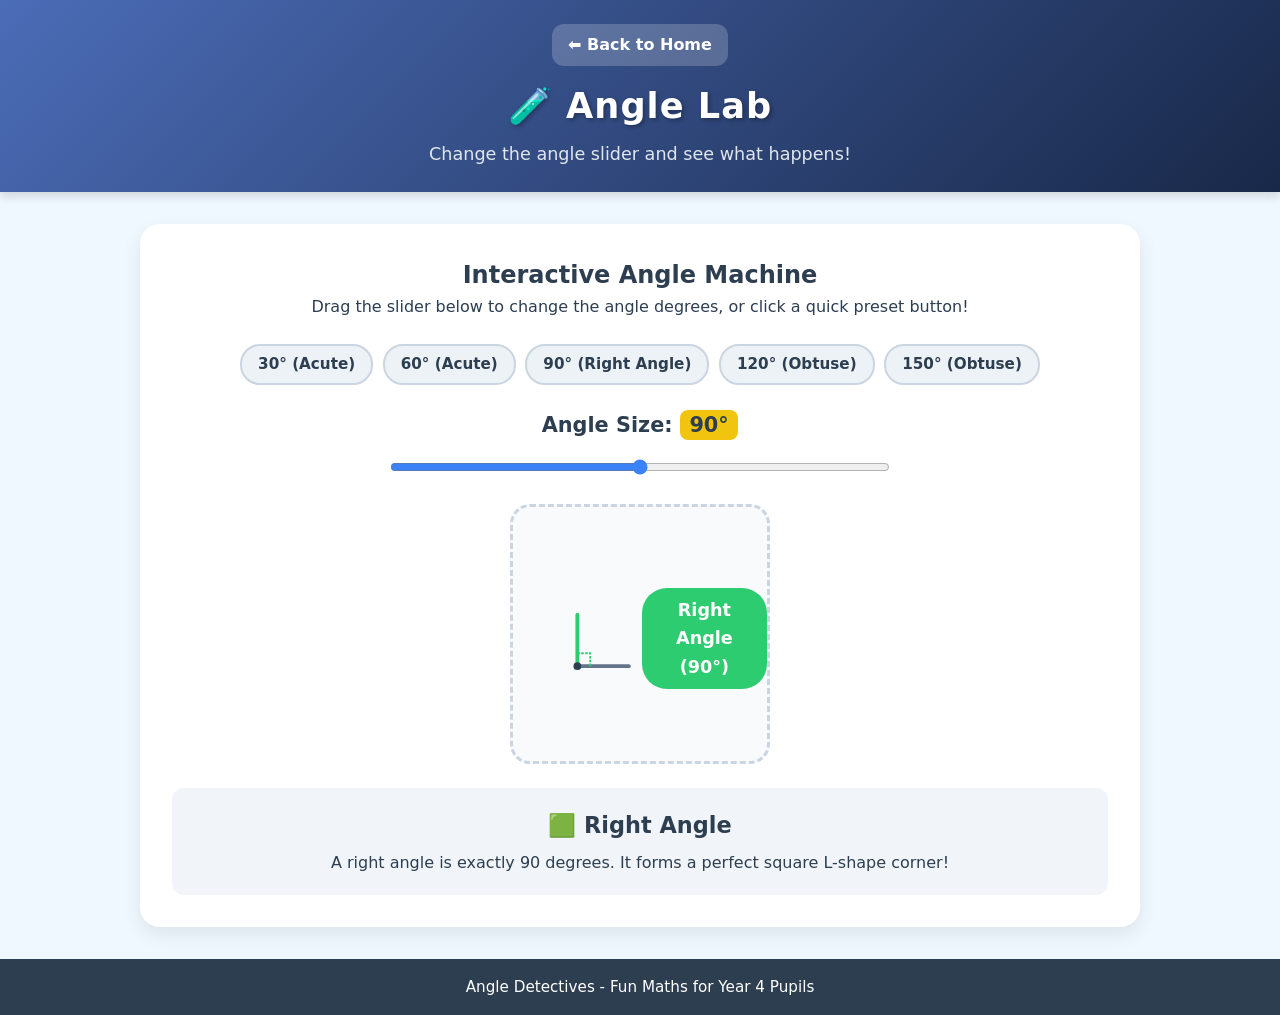
==== lab.html @ a48088d5 "Add Angle Detectives static website for Year 4 pupils Co-authored-by: AdamRosdi <337712055+AdamRosdi" ====
<!DOCTYPE html>
<html lang="en">
<head>
  <meta charset="UTF-8">
  <meta name="viewport" content="width=device-width, initial-scale=1.0">
  <title>Angle Lab - Angle Detectives</title>
  <link rel="stylesheet" href="style.css">
</head>
<body>

  <!-- Header Navigation -->
  <header class="site-header">
    <div class="header-content">
      <a href="index.html" class="back-link">⬅ Back to Home</a>
      <h1 class="logo">🧪 Angle Lab</h1>
      <p class="tagline">Change the angle slider and see what happens!</p>
    </div>
  </header>

  <!-- Main Container -->
  <main class="container">

    <section class="lab-card">
      <div class="lab-header">
        <h2>Interactive Angle Machine</h2>
        <p>Drag the slider below to change the angle degrees, or click a quick preset button!</p>
      </div>

      <!-- Preset Buttons -->
      <div class="preset-buttons">
        <button class="preset-btn" data-angle="30">30° (Acute)</button>
        <button class="preset-btn" data-angle="60">60° (Acute)</button>
        <button class="preset-btn" data-angle="90">90° (Right Angle)</button>
        <button class="preset-btn" data-angle="120">120° (Obtuse)</button>
        <button class="preset-btn" data-angle="150">150° (Obtuse)</button>
      </div>

      <!-- Slider Controls -->
      <div class="slider-control-group">
        <label for="angle-range">Angle Size: <span id="angle-deg-display" class="highlight-deg">90°</span></label>
        <input type="range" id="angle-range" min="10" max="170" value="90" step="1" class="angle-slider">
      </div>

      <!-- Live Visualizer -->
      <div class="lab-visualizer" id="lab-visualizer-box">
        <svg viewBox="0 0 200 200" id="lab-svg" class="lab-svg">
          <!-- Fixed Baseline -->
          <line x1="100" y1="150" x2="180" y2="150" class="lab-line-base" />
          <!-- Rotating Arm -->
          <line x1="100" y1="150" x2="20" y2="150" id="lab-rotating-arm" class="lab-line-arm" />
          <!-- Angle Indicator Arc or Square -->
          <path id="lab-angle-indicator" d="" class="lab-indicator-path" />
          <!-- Vertex Circle -->
          <circle cx="100" cy="150" r="6" class="vertex-dot" />
        </svg>

        <!-- Dynamic Type Pill -->
        <div id="lab-type-badge" class="type-badge badge-green">
          Right Angle (90°)
        </div>
      </div>

      <!-- Information Explanation -->
      <div class="lab-info-box" id="lab-info-box">
        <h3 id="lab-info-title">It's a Right Angle!</h3>
        <p id="lab-info-desc">A right angle is exactly 90 degrees. It forms a perfect square corner!</p>
      </div>

    </section>

  </main>

  <footer class="site-footer">
    <p>Angle Detectives - Fun Maths for Year 4 Pupils</p>
  </footer>

  <script src="script.js"></script>
</body>
</html>
---- style.css ----
/* ==========================================================================
   ANGLE DETECTIVES - MAIN STYLESHEET
   Child-friendly, bright, modern CSS for Year 4 Maths Learners.
   Color palette:
   - Green: Right Angle (#2ecc71 / #27ae60)
   - Blue: Acute Angle (#3498db / #2980b9)
   - Orange: Obtuse Angle (#e67e22 / #d35400)
   ========================================================================== */

/* --------------------------------------------------------------------------
   1. ROOT VARIABLES & GLOBAL RESET
   -------------------------------------------------------------------------- */
:root {
  /* Primary Color Palette */
  --bg-main: #f0f8ff;         /* Soft Alice Blue background */
  --card-bg: #ffffff;         /* Clean white card backgrounds */
  --text-dark: #2c3e50;       /* High-contrast dark blue-grey for readability */
  --text-muted: #576574;      /* Secondary text color */

  /* Specified Angle Theme Colours */
  --right-angle-color: #2ecc71;  /* Bright Green for Right Angles */
  --right-angle-dark: #27ae60;
  --acute-angle-color: #3498db;  /* Bright Blue for Acute Angles */
  --acute-angle-dark: #2980b9;
  --obtuse-angle-color: #f39c12; /* Bright Orange for Obtuse Angles */
  --obtuse-angle-dark: #d35400;

  /* UI Accent Colours */
  --accent-yellow: #f1c40f;
  --accent-purple: #9b59b6;
  --accent-coral: #ff6b6b;

  /* Fonts & Shadows */
  --font-family: 'Comic Sans MS', 'Chalkboard SE', 'Comic Neue', system-ui, -apple-system, sans-serif;
  --box-shadow-soft: 0 8px 20px rgba(0, 0, 0, 0.08);
  --box-shadow-hover: 0 12px 25px rgba(0, 0, 0, 0.15);
  --border-radius-lg: 20px;
  --border-radius-md: 12px;
  --border-radius-sm: 8px;
}

* {
  box-sizing: border-box;
  margin: 0;
  padding: 0;
}

body {
  font-family: var(--font-family);
  background-color: var(--bg-main);
  color: var(--text-dark);
  line-height: 1.6;
  min-height: 100vh;
  display: flex;
  flex-direction: column;
}

/* --------------------------------------------------------------------------
   2. HEADER & FOOTER
   -------------------------------------------------------------------------- */
.site-header {
  background: linear-gradient(135deg, #4b6cb7 0%, #182848 100%);
  color: #ffffff;
  padding: 1.5rem 1rem;
  text-align: center;
  box-shadow: 0 4px 10px rgba(0, 0, 0, 0.15);
  position: relative;
}

.header-content {
  max-width: 900px;
  margin: 0 auto;
}

.logo {
  font-size: 2.2rem;
  font-weight: 800;
  letter-spacing: 1px;
  margin-bottom: 0.3rem;
  text-shadow: 2px 2px 4px rgba(0, 0, 0, 0.3);
}

.tagline {
  font-size: 1.1rem;
  color: #e0e6ed;
}

.back-link {
  display: inline-block;
  background-color: rgba(255, 255, 255, 0.2);
  color: #ffffff;
  padding: 0.5rem 1rem;
  border-radius: var(--border-radius-md);
  text-decoration: none;
  font-weight: bold;
  margin-bottom: 0.8rem;
  transition: all 0.2s ease;
}

.back-link:hover {
  background-color: rgba(255, 255, 255, 0.35);
  transform: translateX(-3px);
}

.site-footer {
  margin-top: auto;
  background-color: #2c3e50;
  color: #ffffff;
  text-align: center;
  padding: 1rem;
  font-size: 0.95rem;
}

/* --------------------------------------------------------------------------
   3. LAYOUT CONTAINER
   -------------------------------------------------------------------------- */
.container {
  max-width: 1000px;
  width: 92%;
  margin: 2rem auto;
  flex: 1;
}

/* --------------------------------------------------------------------------
   4. HOME PAGE STYLES
   -------------------------------------------------------------------------- */
.hero-card {
  background: #ffffff;
  border-radius: var(--border-radius-lg);
  padding: 1.5rem 2rem;
  text-align: center;
  box-shadow: var(--box-shadow-soft);
  margin-bottom: 2rem;
  border-left: 8px solid var(--acute-angle-color);
}

.hero-card h2 {
  font-size: 1.8rem;
  color: var(--text-dark);
  margin-bottom: 0.5rem;
}

.hero-card p {
  font-size: 1.15rem;
}

/* Angle Guide Section Cards */
.angle-guide {
  display: grid;
  grid-template-columns: repeat(auto-fit, minmax(260px, 1fr));
  gap: 1.5rem;
  margin-bottom: 2.5rem;
}

.guide-card {
  background: var(--card-bg);
  border-radius: var(--border-radius-lg);
  padding: 1.5rem;
  text-align: center;
  box-shadow: var(--box-shadow-soft);
  position: relative;
  transition: transform 0.3s ease, box-shadow 0.3s ease;
  border: 3px solid transparent;
}

.guide-card:hover {
  transform: translateY(-5px);
  box-shadow: var(--box-shadow-hover);
}

/* Colour coded borders and themes */
.guide-card.right-angle {
  border-color: var(--right-angle-color);
}
.guide-card.acute-angle {
  border-color: var(--acute-angle-color);
}
.guide-card.obtuse-angle {
  border-color: var(--obtuse-angle-color);
}

.badge {
  display: inline-block;
  padding: 0.3rem 0.8rem;
  border-radius: 20px;
  font-size: 0.85rem;
  font-weight: bold;
  color: #ffffff;
  margin-bottom: 0.8rem;
}

.right-angle .badge { background-color: var(--right-angle-color); }
.acute-angle .badge { background-color: var(--acute-angle-color); }
.obtuse-angle .badge { background-color: var(--obtuse-angle-color); }

.guide-card h3 {
  font-size: 1.5rem;
  margin-bottom: 0.5rem;
}

.angle-visual-box {
  width: 140px;
  height: 140px;
  margin: 0.8rem auto;
  background-color: #f8fafc;
  border-radius: var(--border-radius-md);
  padding: 10px;
  display: flex;
  align-items: center;
  justify-content: center;
}

.angle-visual-box.mini {
  width: 100px;
  height: 100px;
}

.angle-svg {
  width: 100%;
  height: 100%;
}

/* SVG Line & Arc Stroke styles */
.angle-line {
  stroke-width: 6;
  stroke-linecap: round;
  fill: none;
}
.arc-marker {
  stroke-width: 4;
  fill: none;
  stroke-dasharray: 4, 2;
}
.square-marker {
  stroke-width: 3;
  fill: rgba(46, 204, 113, 0.15);
}
.vertex-dot {
  fill: #2c3e50;
}

.green-stroke { stroke: var(--right-angle-color); }
.blue-stroke { stroke: var(--acute-angle-color); }
.orange-stroke { stroke: var(--obtuse-angle-color); }

.angle-deg {
  font-size: 1.15rem;
  font-weight: bold;
  margin: 0.5rem 0;
}

.description {
  font-size: 0.95rem;
  color: var(--text-muted);
}

/* Large Main Action Buttons */
.navigation-section {
  text-align: center;
  margin-top: 1rem;
}

.section-title {
  font-size: 1.8rem;
  margin-bottom: 1.2rem;
  color: var(--text-dark);
}

.large-buttons-grid {
  display: grid;
  grid-template-columns: repeat(auto-fit, minmax(260px, 1fr));
  gap: 1.5rem;
}

.nav-btn {
  display: flex;
  align-items: center;
  padding: 1.5rem;
  border-radius: var(--border-radius-lg);
  text-decoration: none;
  color: #ffffff;
  box-shadow: var(--box-shadow-soft);
  transition: all 0.3s cubic-bezier(0.175, 0.885, 0.32, 1.275);
}

.nav-btn:hover {
  transform: translateY(-6px) scale(1.02);
  box-shadow: var(--box-shadow-hover);
}

.btn-icon {
  font-size: 2.8rem;
  margin-right: 1.2rem;
  background: rgba(255, 255, 255, 0.25);
  width: 65px;
  height: 65px;
  border-radius: 50%;
  display: flex;
  align-items: center;
  justify-content: center;
  flex-shrink: 0;
}

.btn-text {
  text-align: left;
}

.btn-title {
  display: block;
  font-size: 1.4rem;
  font-weight: bold;
  margin-bottom: 0.2rem;
}

.btn-subtitle {
  display: block;
  font-size: 0.9rem;
  opacity: 0.9;
}

.btn-lab { background: linear-gradient(135deg, #00b09b, #96c93d); }
.btn-quiz { background: linear-gradient(135deg, #ff416c, #ff4b2b); }
.btn-reallife { background: linear-gradient(135deg, #8a2be2, #4a00e0); }

/* --------------------------------------------------------------------------
   5. LAB PAGE STYLES
   -------------------------------------------------------------------------- */
.lab-card {
  background: var(--card-bg);
  border-radius: var(--border-radius-lg);
  padding: 2rem;
  box-shadow: var(--box-shadow-soft);
  text-align: center;
}

.lab-header {
  margin-bottom: 1.5rem;
}

.preset-buttons {
  display: flex;
  flex-wrap: wrap;
  justify-content: center;
  gap: 0.6rem;
  margin-bottom: 1.5rem;
}

.preset-btn {
  background-color: #edf2f7;
  border: 2px solid #cbd5e1;
  padding: 0.6rem 1rem;
  border-radius: 20px;
  font-family: inherit;
  font-size: 0.95rem;
  font-weight: bold;
  color: var(--text-dark);
  cursor: pointer;
  transition: all 0.2s ease;
}

.preset-btn:hover {
  background-color: #cbd5e1;
  transform: translateY(-2px);
}

.slider-control-group {
  margin: 1.5rem auto;
  max-width: 500px;
}

.slider-control-group label {
  display: block;
  font-size: 1.3rem;
  font-weight: bold;
  margin-bottom: 0.8rem;
}

.highlight-deg {
  background-color: var(--accent-yellow);
  padding: 0.2rem 0.6rem;
  border-radius: var(--border-radius-sm);
  color: var(--text-dark);
}

.angle-slider {
  width: 100%;
  height: 12px;
  border-radius: 6px;
  background: #cbd5e1;
  outline: none;
  cursor: pointer;
  accent-color: #3b82f6;
}

.lab-visualizer {
  width: 260px;
  height: 260px;
  margin: 1.5rem auto;
  background-color: #f8fafc;
  border: 3px dashed #cbd5e1;
  border-radius: var(--border-radius-lg);
  position: relative;
  display: flex;
  align-items: center;
  justify-content: center;
}

.lab-svg {
  width: 100%;
  height: 100%;
}

.lab-line-base {
  stroke: #64748b;
  stroke-width: 6;
  stroke-linecap: round;
}

.lab-line-arm {
  stroke-width: 6;
  stroke-linecap: round;
  transition: stroke 0.3s ease;
}

.lab-indicator-path {
  fill: none;
  stroke-width: 3;
  stroke-dasharray: 4,2;
}

.type-badge {
  display: inline-block;
  padding: 0.5rem 1.2rem;
  border-radius: 25px;
  font-weight: bold;
  color: #ffffff;
  font-size: 1.1rem;
  margin-top: 0.5rem;
  transition: background-color 0.3s ease;
}

.badge-green { background-color: var(--right-angle-color); }
.badge-blue { background-color: var(--acute-angle-color); }
.badge-orange { background-color: var(--obtuse-angle-color); }

.lab-info-box {
  margin-top: 1.5rem;
  padding: 1.2rem;
  border-radius: var(--border-radius-md);
  background-color: #f1f5f9;
  transition: background-color 0.3s ease;
}

.lab-info-box h3 {
  font-size: 1.4rem;
  margin-bottom: 0.4rem;
}

/* --------------------------------------------------------------------------
   6. QUIZ PAGE STYLES
   -------------------------------------------------------------------------- */
.quiz-card {
  background: var(--card-bg);
  border-radius: var(--border-radius-lg);
  padding: 2rem;
  box-shadow: var(--box-shadow-soft);
}

.quiz-status-bar {
  display: flex;
  justify-content: space-between;
  align-items: center;
  background-color: #f1f5f9;
  padding: 0.8rem 1.2rem;
  border-radius: var(--border-radius-md);
  margin-bottom: 1.5rem;
  font-size: 1.1rem;
}

.score-highlight {
  color: var(--right-angle-dark);
}

.question-title {
  text-align: center;
  font-size: 1.5rem;
  margin-bottom: 1rem;
}

.quiz-visual-box {
  width: 200px;
  height: 200px;
  margin: 1rem auto;
  background-color: #f8fafc;
  border-radius: var(--border-radius-md);
  border: 2px solid #e2e8f0;
  display: flex;
  align-items: center;
  justify-content: center;
}

.question-prompt {
  text-align: center;
  font-size: 1.1rem;
  margin-bottom: 1.2rem;
}

.options-grid {
  display: grid;
  grid-template-columns: repeat(auto-fit, minmax(200px, 1fr));
  gap: 1rem;
  margin-bottom: 1.5rem;
}

.option-btn {
  background-color: #ffffff;
  border: 3px solid #cbd5e1;
  padding: 1rem;
  border-radius: var(--border-radius-md);
  font-family: inherit;
  font-size: 1.2rem;
  font-weight: bold;
  color: var(--text-dark);
  cursor: pointer;
  transition: all 0.2s ease;
}

.option-btn:hover:not(:disabled) {
  border-color: #3b82f6;
  background-color: #eff6ff;
  transform: translateY(-2px);
}

.option-btn.correct {
  background-color: #dcfce7 !important;
  border-color: var(--right-angle-color) !important;
  color: #166534 !important;
}

.option-btn.wrong {
  background-color: #fee2e2 !important;
  border-color: var(--accent-coral) !important;
  color: #991b1b !important;
}

.quiz-feedback {
  text-align: center;
  padding: 1.2rem;
  border-radius: var(--border-radius-md);
  margin-top: 1.5rem;
  animation: fadeIn 0.3s ease-in-out;
}

.feedback-text {
  font-size: 1.2rem;
  font-weight: bold;
  margin-bottom: 1rem;
}

.action-btn {
  display: inline-block;
  padding: 0.8rem 1.8rem;
  border-radius: 25px;
  border: none;
  font-family: inherit;
  font-size: 1.1rem;
  font-weight: bold;
  color: #ffffff;
  cursor: pointer;
  text-decoration: none;
  transition: all 0.2s ease;
}

.next-btn {
  background-color: #3b82f6;
}

.next-btn:hover {
  background-color: #2563eb;
  transform: scale(1.05);
}

/* Quiz Completion Screen */
.quiz-complete {
  text-align: center;
  padding: 2rem 1rem;
}

.trophy-icon {
  font-size: 4rem;
  margin-bottom: 0.5rem;
}

.final-score-text {
  font-size: 1.5rem;
  margin: 1rem 0;
}

.badge-result {
  display: inline-block;
  background-color: var(--accent-yellow);
  color: var(--text-dark);
  padding: 0.6rem 1.5rem;
  border-radius: 20px;
  font-size: 1.2rem;
  font-weight: bold;
  margin-bottom: 2rem;
}

.quiz-actions {
  display: flex;
  justify-content: center;
  gap: 1rem;
  flex-wrap: wrap;
}

.btn-restart { background-color: #3b82f6; }
.btn-home { background-color: #64748b; }

.hidden {
  display: none !important;
}

/* --------------------------------------------------------------------------
   7. REAL-LIFE PAGE STYLES
   -------------------------------------------------------------------------- */
.reallife-hero {
  text-align: center;
  margin-bottom: 2rem;
}

.reallife-grid {
  display: grid;
  grid-template-columns: repeat(auto-fit, minmax(280px, 1fr));
  gap: 1.5rem;
}

.reallife-card {
  background: var(--card-bg);
  border-radius: var(--border-radius-lg);
  padding: 1.5rem;
  text-align: center;
  box-shadow: var(--box-shadow-soft);
  transition: transform 0.3s ease;
  border-top: 6px solid #cbd5e1;
}

.reallife-card:hover {
  transform: translateY(-5px);
}

.reallife-card.right-border { border-top-color: var(--right-angle-color); }
.reallife-card.acute-border { border-top-color: var(--acute-angle-color); }
.reallife-card.obtuse-border { border-top-color: var(--obtuse-angle-color); }

.reallife-icon {
  font-size: 3.2rem;
  margin-bottom: 0.5rem;
}

.reallife-card h3 {
  font-size: 1.4rem;
  margin-bottom: 0.3rem;
}

.reallife-desc {
  font-size: 0.95rem;
  color: var(--text-muted);
  margin-bottom: 0.8rem;
  min-height: 40px;
}

/* --------------------------------------------------------------------------
   8. ANIMATIONS & RESPONSIVE DESIGN (PHONE & TABLET)
   -------------------------------------------------------------------------- */
@keyframes fadeIn {
  from { opacity: 0; transform: translateY(10px); }
  to { opacity: 1; transform: translateY(0); }
}

@media (max-width: 600px) {
  .logo { font-size: 1.8rem; }
  .tagline { font-size: 0.95rem; }
  .container { width: 95%; margin: 1rem auto; }
  .hero-card { padding: 1.2rem; }
  .hero-card h2 { font-size: 1.4rem; }
  .hero-card p { font-size: 1rem; }
  .btn-icon { width: 50px; height: 50px; font-size: 2rem; }
  .btn-title { font-size: 1.2rem; }
  .btn-subtitle { font-size: 0.85rem; }
  .nav-btn { padding: 1rem; }
  .options-grid { grid-template-columns: 1fr; }
}
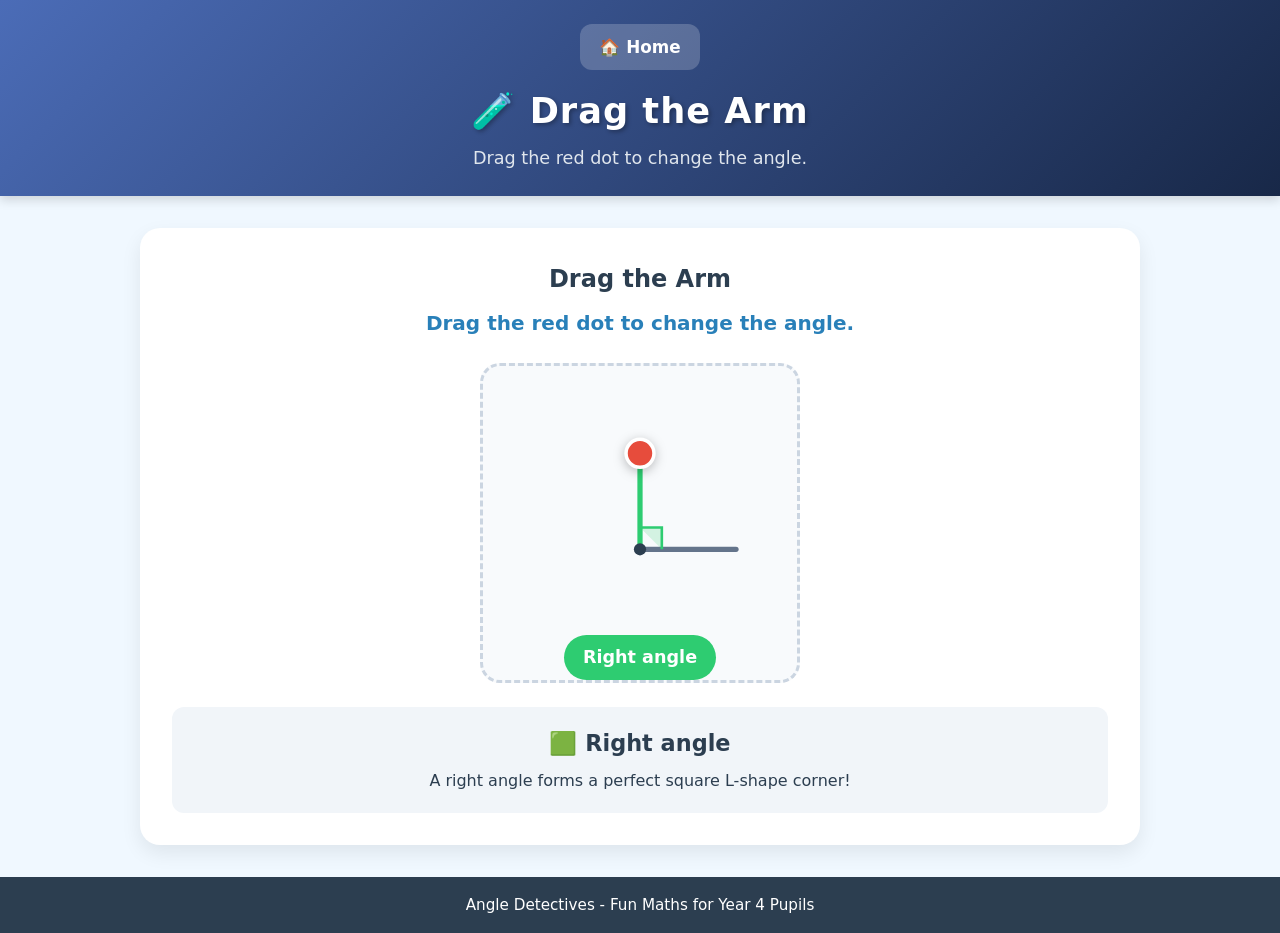
==== commit e71f24fe: "Build interactive Drag the Arm activity in lab.html - Draw SVG angle with fixed horizontal arm and d" ====
--- a/lab.html
+++ b/lab.html
@@ -3,7 +3,7 @@
 <head>
   <meta charset="UTF-8">
   <meta name="viewport" content="width=device-width, initial-scale=1.0">
-  <title>Angle Lab - Angle Detectives</title>
+  <title>Drag the Arm - Angle Detectives</title>
   <link rel="stylesheet" href="style.css">
 </head>
 <body>
@@ -11,9 +11,9 @@
   <!-- Header Navigation -->
   <header class="site-header">
     <div class="header-content">
-      <a href="index.html" class="back-link">⬅ Back to Home</a>
-      <h1 class="logo">🧪 Angle Lab</h1>
-      <p class="tagline">Change the angle slider and see what happens!</p>
+      <a href="index.html" class="back-link">🏠 Home</a>
+      <h1 class="logo">🧪 Drag the Arm</h1>
+      <p class="tagline">Drag the red dot to change the angle.</p>
     </div>
   </header>
 
@@ -22,48 +22,35 @@
 
     <section class="lab-card">
       <div class="lab-header">
-        <h2>Interactive Angle Machine</h2>
-        <p>Drag the slider below to change the angle degrees, or click a quick preset button!</p>
-      </div>
-
-      <!-- Preset Buttons -->
-      <div class="preset-buttons">
-        <button class="preset-btn" data-angle="30">30° (Acute)</button>
-        <button class="preset-btn" data-angle="60">60° (Acute)</button>
-        <button class="preset-btn" data-angle="90">90° (Right Angle)</button>
-        <button class="preset-btn" data-angle="120">120° (Obtuse)</button>
-        <button class="preset-btn" data-angle="150">150° (Obtuse)</button>
-      </div>
-
-      <!-- Slider Controls -->
-      <div class="slider-control-group">
-        <label for="angle-range">Angle Size: <span id="angle-deg-display" class="highlight-deg">90°</span></label>
-        <input type="range" id="angle-range" min="10" max="170" value="90" step="1" class="angle-slider">
+        <h2>Drag the Arm</h2>
+        <p class="instruction-text">Drag the red dot to change the angle.</p>
       </div>
 
       <!-- Live Visualizer -->
       <div class="lab-visualizer" id="lab-visualizer-box">
-        <svg viewBox="0 0 200 200" id="lab-svg" class="lab-svg">
-          <!-- Fixed Baseline -->
-          <line x1="100" y1="150" x2="180" y2="150" class="lab-line-base" />
+        <svg viewBox="0 0 300 300" id="lab-svg" class="lab-svg" aria-label="Interactive angle visualizer">
+          <!-- Fixed Baseline (horizontal arm extending right from vertex) -->
+          <line x1="150" y1="210" x2="260" y2="210" class="lab-line-base" />
+          <!-- Angle Indicator Arc or Square Marker at Vertex -->
+          <path id="lab-angle-indicator" d="" class="lab-indicator-path" />
           <!-- Rotating Arm -->
-          <line x1="100" y1="150" x2="20" y2="150" id="lab-rotating-arm" class="lab-line-arm" />
-          <!-- Angle Indicator Arc or Square -->
-          <path id="lab-angle-indicator" d="" class="lab-indicator-path" />
+          <line x1="150" y1="210" x2="150" y2="100" id="lab-rotating-arm" class="lab-line-arm" />
           <!-- Vertex Circle -->
-          <circle cx="100" cy="150" r="6" class="vertex-dot" />
+          <circle cx="150" cy="210" r="7" class="vertex-dot" />
+          <!-- Interactive Red Dot Handle at the end of the rotating arm -->
+          <circle cx="150" cy="100" r="16" id="drag-handle" class="drag-handle" role="button" aria-label="Drag handle to adjust angle" />
         </svg>
 
-        <!-- Dynamic Type Pill -->
+        <!-- Dynamic Type Label -->
         <div id="lab-type-badge" class="type-badge badge-green">
-          Right Angle (90°)
+          Right angle
         </div>
       </div>
 
       <!-- Information Explanation -->
       <div class="lab-info-box" id="lab-info-box">
-        <h3 id="lab-info-title">It's a Right Angle!</h3>
-        <p id="lab-info-desc">A right angle is exactly 90 degrees. It forms a perfect square corner!</p>
+        <h3 id="lab-info-title">Right angle</h3>
+        <p id="lab-info-desc">A right angle forms a perfect square corner!</p>
       </div>
 
     </section>
--- a/style.css
+++ b/style.css
@@ -89,12 +89,16 @@
   display: inline-block;
   background-color: rgba(255, 255, 255, 0.2);
   color: #ffffff;
-  padding: 0.5rem 1rem;
+  padding: 0.6rem 1.2rem;
   border-radius: var(--border-radius-md);
   text-decoration: none;
   font-weight: bold;
+  font-size: 1.05rem;
   margin-bottom: 0.8rem;
   transition: all 0.2s ease;
+  min-height: 44px; /* Touch friendly */
+  display: inline-flex;
+  align-items: center;
 }
 
 .back-link:hover {
@@ -392,22 +396,34 @@
   accent-color: #3b82f6;
 }
 
+.instruction-text {
+  font-size: 1.25rem;
+  font-weight: bold;
+  color: var(--acute-angle-dark);
+  margin-top: 0.5rem;
+}
+
 .lab-visualizer {
-  width: 260px;
-  height: 260px;
+  width: 320px;
+  height: 320px;
+  max-width: 100%;
   margin: 1.5rem auto;
   background-color: #f8fafc;
   border: 3px dashed #cbd5e1;
   border-radius: var(--border-radius-lg);
   position: relative;
   display: flex;
+  flex-direction: column;
   align-items: center;
   justify-content: center;
+  touch-action: none; /* Prevents touch scrolling while dragging */
 }
 
 .lab-svg {
   width: 100%;
   height: 100%;
+  touch-action: none;
+  user-select: none;
 }
 
 .lab-line-base {
@@ -426,6 +442,29 @@
   fill: none;
   stroke-width: 3;
   stroke-dasharray: 4,2;
+}
+
+.square-marker-lab {
+  stroke-dasharray: none;
+  fill: rgba(46, 204, 113, 0.18);
+  stroke-width: 3;
+}
+
+.drag-handle {
+  fill: #e74c3c;
+  stroke: #ffffff;
+  stroke-width: 4;
+  cursor: grab;
+  transition: transform 0.1s ease, fill 0.2s ease;
+  filter: drop-shadow(0px 3px 6px rgba(0, 0, 0, 0.25));
+  touch-action: none;
+}
+
+.drag-handle:hover,
+.drag-handle:active {
+  cursor: grabbing;
+  fill: #c0392b;
+  r: 18;
 }
 
 .type-badge {
@@ -457,7 +496,7 @@
 }
 
 /* --------------------------------------------------------------------------
-   6. QUIZ PAGE STYLES
+   6. QUIZ PAGE STYLES (Large, Touch-friendly & Responsive)
    -------------------------------------------------------------------------- */
 .quiz-card {
   background: var(--card-bg);
@@ -473,22 +512,40 @@
   background-color: #f1f5f9;
   padding: 0.8rem 1.2rem;
   border-radius: var(--border-radius-md);
+  margin-bottom: 0.8rem;
+  font-size: 1.2rem;
+  font-weight: bold;
+}
+
+.progress-bar-container {
+  width: 100%;
+  height: 12px;
+  background-color: #e2e8f0;
+  border-radius: 6px;
+  overflow: hidden;
   margin-bottom: 1.5rem;
-  font-size: 1.1rem;
+}
+
+.progress-bar-fill {
+  height: 100%;
+  background: linear-gradient(90deg, var(--acute-angle-color), var(--right-angle-color));
+  transition: width 0.3s ease;
 }
 
 .score-highlight {
   color: var(--right-angle-dark);
+  font-size: 1.3rem;
 }
 
 .question-title {
   text-align: center;
-  font-size: 1.5rem;
+  font-size: 1.6rem;
   margin-bottom: 1rem;
+  color: var(--text-dark);
 }
 
 .quiz-visual-box {
-  width: 200px;
+  width: 240px;
   height: 200px;
   margin: 1rem auto;
   background-color: #f8fafc;
@@ -497,38 +554,50 @@
   display: flex;
   align-items: center;
   justify-content: center;
+  padding: 10px;
 }
 
 .question-prompt {
   text-align: center;
-  font-size: 1.1rem;
+  font-size: 1.2rem;
   margin-bottom: 1.2rem;
+  color: var(--text-muted);
 }
 
 .options-grid {
   display: grid;
-  grid-template-columns: repeat(auto-fit, minmax(200px, 1fr));
-  gap: 1rem;
+  grid-template-columns: repeat(auto-fit, minmax(220px, 1fr));
+  gap: 1.2rem;
   margin-bottom: 1.5rem;
 }
 
 .option-btn {
   background-color: #ffffff;
   border: 3px solid #cbd5e1;
-  padding: 1rem;
+  padding: 1.2rem 1rem;
   border-radius: var(--border-radius-md);
   font-family: inherit;
-  font-size: 1.2rem;
+  font-size: 1.25rem;
   font-weight: bold;
   color: var(--text-dark);
   cursor: pointer;
   transition: all 0.2s ease;
+  min-height: 60px; /* Highly touch-friendly */
+  display: flex;
+  align-items: center;
+  justify-content: center;
+  text-align: center;
 }
 
 .option-btn:hover:not(:disabled) {
   border-color: #3b82f6;
   background-color: #eff6ff;
   transform: translateY(-2px);
+  box-shadow: 0 4px 12px rgba(59, 130, 246, 0.15);
+}
+
+.option-btn:active:not(:disabled) {
+  transform: translateY(0);
 }
 
 .option-btn.correct {
@@ -552,23 +621,27 @@
 }
 
 .feedback-text {
-  font-size: 1.2rem;
+  font-size: 1.25rem;
   font-weight: bold;
   margin-bottom: 1rem;
 }
 
 .action-btn {
-  display: inline-block;
-  padding: 0.8rem 1.8rem;
+  display: inline-flex;
+  align-items: center;
+  justify-content: center;
+  padding: 0.9rem 2rem;
   border-radius: 25px;
   border: none;
   font-family: inherit;
-  font-size: 1.1rem;
+  font-size: 1.2rem;
   font-weight: bold;
   color: #ffffff;
   cursor: pointer;
   text-decoration: none;
   transition: all 0.2s ease;
+  min-height: 50px; /* Touch friendly */
+  box-shadow: 0 4px 10px rgba(0, 0, 0, 0.1);
 }
 
 .next-btn {
@@ -577,7 +650,7 @@
 
 .next-btn:hover {
   background-color: #2563eb;
-  transform: scale(1.05);
+  transform: scale(1.04);
 }
 
 /* Quiz Completion Screen */
@@ -587,35 +660,58 @@
 }
 
 .trophy-icon {
-  font-size: 4rem;
+  font-size: 4.5rem;
   margin-bottom: 0.5rem;
 }
 
+.star-rating {
+  font-size: 2.8rem;
+  margin: 0.8rem 0;
+  letter-spacing: 4px;
+}
+
 .final-score-text {
-  font-size: 1.5rem;
+  font-size: 1.6rem;
   margin: 1rem 0;
+  font-weight: bold;
 }
 
 .badge-result {
   display: inline-block;
   background-color: var(--accent-yellow);
   color: var(--text-dark);
-  padding: 0.6rem 1.5rem;
-  border-radius: 20px;
-  font-size: 1.2rem;
+  padding: 0.8rem 1.8rem;
+  border-radius: 25px;
+  font-size: 1.3rem;
   font-weight: bold;
   margin-bottom: 2rem;
+  box-shadow: var(--box-shadow-soft);
 }
 
 .quiz-actions {
   display: flex;
   justify-content: center;
-  gap: 1rem;
+  gap: 1.2rem;
   flex-wrap: wrap;
 }
 
-.btn-restart { background-color: #3b82f6; }
-.btn-home { background-color: #64748b; }
+.btn-restart {
+  background-color: #3b82f6;
+}
+
+.btn-restart:hover {
+  background-color: #2563eb;
+  transform: translateY(-2px);
+}
+
+.btn-home {
+  background-color: #64748b;
+}
+
+.btn-home:hover {
+  background-color: #475569;
+  transform: translateY(-2px);
+}
 
 .hidden {
   display: none !important;
@@ -689,5 +785,15 @@
   .btn-title { font-size: 1.2rem; }
   .btn-subtitle { font-size: 0.85rem; }
   .nav-btn { padding: 1rem; }
-  .options-grid { grid-template-columns: 1fr; }
-}
+
+  /* Quiz Mobile Adjustments */
+  .quiz-card { padding: 1.2rem; }
+  .question-title { font-size: 1.35rem; }
+  .quiz-visual-box { width: 100%; max-width: 260px; height: 180px; }
+  .options-grid { grid-template-columns: 1fr; gap: 0.8rem; }
+  .option-btn { font-size: 1.15rem; padding: 1rem; min-height: 54px; }
+  .star-rating { font-size: 2.2rem; }
+  .badge-result { font-size: 1.1rem; padding: 0.6rem 1.2rem; }
+  .quiz-actions { flex-direction: column; width: 100%; }
+  .action-btn { width: 100%; }
+}
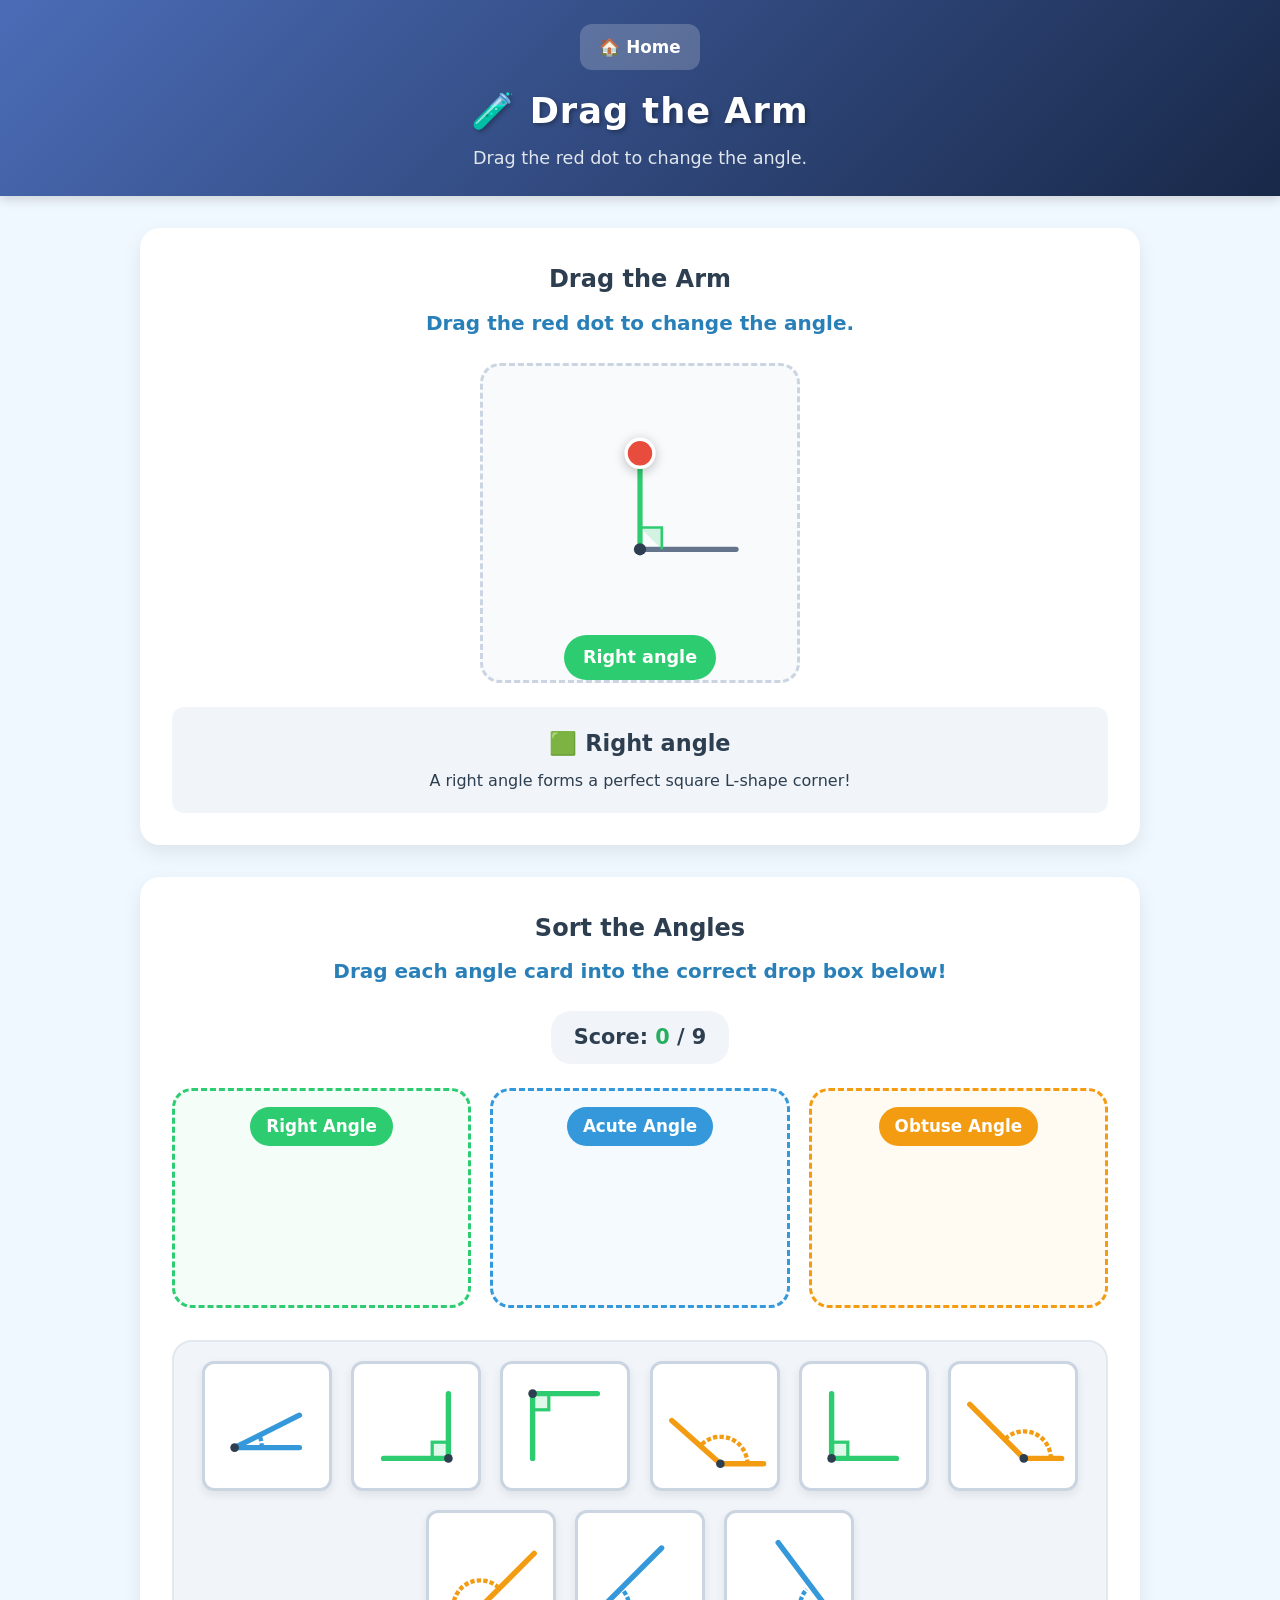
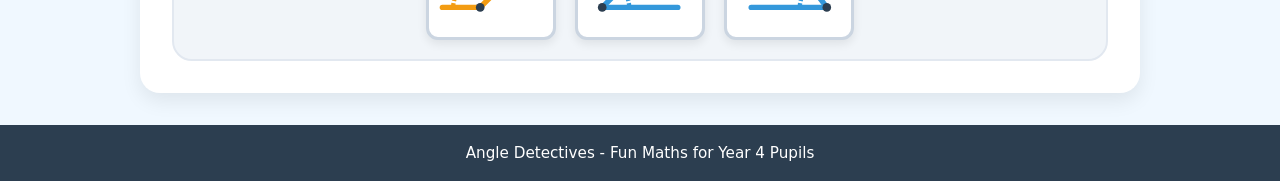
==== commit cc242731: "Add 'Sort the Angles' interactive section to lab.html Co-authored-by: AdamRosdi <337712055+AdamRosdi" ====
--- a/lab.html
+++ b/lab.html
@@ -55,6 +55,58 @@
 
     </section>
 
+    <!-- Sort the Angles Section -->
+    <section class="lab-card sort-section" id="sort-section">
+      <div class="lab-header">
+        <h2>Sort the Angles</h2>
+        <p class="instruction-text">Drag each angle card into the correct drop box below!</p>
+      </div>
+
+      <div class="sort-status-bar">
+        <div class="sort-score-box">
+          Score: <span id="sort-score" class="score-highlight">0</span> / 9
+        </div>
+        <div id="sort-message" class="sort-message hidden" aria-live="polite"></div>
+      </div>
+
+      <!-- Completion Banner (hidden until all 9 are sorted) -->
+      <div id="sort-completion" class="sort-completion hidden">
+        <div class="trophy-icon">🌟</div>
+        <h3>Well done!</h3>
+        <p>You successfully sorted all the angles!</p>
+        <button id="sort-reset-btn" class="action-btn btn-restart">Play again</button>
+      </div>
+
+      <!-- Drop Boxes -->
+      <div class="drop-boxes-container">
+        <div class="drop-box right-box" data-target="right">
+          <div class="drop-box-header">
+            <span class="box-badge badge-green">Right Angle</span>
+          </div>
+          <div class="drop-box-content" id="drop-box-right"></div>
+        </div>
+
+        <div class="drop-box acute-box" data-target="acute">
+          <div class="drop-box-header">
+            <span class="box-badge badge-blue">Acute Angle</span>
+          </div>
+          <div class="drop-box-content" id="drop-box-acute"></div>
+        </div>
+
+        <div class="drop-box obtuse-box" data-target="obtuse">
+          <div class="drop-box-header">
+            <span class="box-badge badge-orange">Obtuse Angle</span>
+          </div>
+          <div class="drop-box-content" id="drop-box-obtuse"></div>
+        </div>
+      </div>
+
+      <!-- Draggable Cards Pool -->
+      <div id="sort-cards-container" class="sort-cards-container">
+        <!-- Cards generated dynamically via JavaScript -->
+      </div>
+    </section>
+
   </main>
 
   <footer class="site-footer">
--- a/style.css
+++ b/style.css
@@ -493,6 +493,251 @@
 .lab-info-box h3 {
   font-size: 1.4rem;
   margin-bottom: 0.4rem;
+}
+
+/* --------------------------------------------------------------------------
+   5b. SORT THE ANGLES SECTION STYLES
+   -------------------------------------------------------------------------- */
+.sort-section {
+  margin-top: 2rem;
+}
+
+.sort-status-bar {
+  display: flex;
+  flex-direction: column;
+  align-items: center;
+  gap: 0.8rem;
+  margin-bottom: 1.5rem;
+}
+
+.sort-score-box {
+  font-size: 1.3rem;
+  font-weight: bold;
+  background-color: #f1f5f9;
+  padding: 0.6rem 1.4rem;
+  border-radius: 20px;
+}
+
+.sort-message {
+  padding: 0.8rem 1.4rem;
+  border-radius: var(--border-radius-md);
+  font-size: 1.15rem;
+  font-weight: bold;
+  text-align: center;
+  animation: fadeIn 0.3s ease-in-out;
+}
+
+.sort-message.error {
+  background-color: #fff3cd;
+  color: #856404;
+  border: 2px solid #ffebaa;
+}
+
+.sort-message.success {
+  background-color: #d4edda;
+  color: #155724;
+  border: 2px solid #c3e6cb;
+}
+
+.sort-completion {
+  background: linear-gradient(135deg, #e0f2fe 0%, #dcfce7 100%);
+  border: 3px solid var(--right-angle-color);
+  border-radius: var(--border-radius-lg);
+  padding: 1.5rem;
+  margin-bottom: 1.5rem;
+  text-align: center;
+  animation: fadeIn 0.4s ease-in-out;
+}
+
+.sort-completion h3 {
+  font-size: 2rem;
+  color: #166534;
+  margin: 0.3rem 0;
+}
+
+.sort-completion p {
+  font-size: 1.2rem;
+  color: #15803d;
+  margin-bottom: 1rem;
+}
+
+/* Drop Boxes Container */
+.drop-boxes-container {
+  display: grid;
+  grid-template-columns: repeat(3, 1fr);
+  gap: 1.2rem;
+  margin-bottom: 2rem;
+}
+
+.drop-box {
+  background-color: #f8fafc;
+  border: 3px dashed #cbd5e1;
+  border-radius: var(--border-radius-lg);
+  padding: 1rem 0.6rem;
+  min-height: 220px;
+  display: flex;
+  flex-direction: column;
+  align-items: center;
+  transition: all 0.25s ease;
+}
+
+.drop-box.right-box {
+  border-color: var(--right-angle-color);
+  background-color: rgba(46, 204, 113, 0.05);
+}
+
+.drop-box.acute-box {
+  border-color: var(--acute-angle-color);
+  background-color: rgba(52, 152, 219, 0.05);
+}
+
+.drop-box.obtuse-box {
+  border-color: var(--obtuse-angle-color);
+  background-color: rgba(243, 156, 18, 0.05);
+}
+
+.drop-box.drag-over {
+  transform: scale(1.03);
+  box-shadow: 0 0 15px rgba(0, 0, 0, 0.15);
+}
+
+.drop-box.right-box.drag-over {
+  background-color: rgba(46, 204, 113, 0.2);
+}
+
+.drop-box.acute-box.drag-over {
+  background-color: rgba(52, 152, 219, 0.2);
+}
+
+.drop-box.obtuse-box.drag-over {
+  background-color: rgba(243, 156, 18, 0.2);
+}
+
+.drop-box-header {
+  margin-bottom: 0.8rem;
+}
+
+.box-badge {
+  display: inline-block;
+  padding: 0.4rem 1rem;
+  border-radius: 20px;
+  font-weight: bold;
+  color: #ffffff;
+  font-size: 1.05rem;
+}
+
+.drop-box-content {
+  width: 100%;
+  display: flex;
+  flex-wrap: wrap;
+  gap: 0.6rem;
+  justify-content: center;
+  align-items: flex-start;
+  flex-grow: 1;
+}
+
+/* Draggable Cards Pool & Cards */
+.sort-cards-container {
+  display: flex;
+  flex-wrap: wrap;
+  justify-content: center;
+  gap: 1.2rem;
+  min-height: 160px;
+  padding: 1.2rem;
+  background-color: #f1f5f9;
+  border-radius: var(--border-radius-lg);
+  border: 2px solid #e2e8f0;
+}
+
+.angle-card {
+  width: 130px;
+  height: 130px;
+  background-color: #ffffff;
+  border: 3px solid #cbd5e1;
+  border-radius: var(--border-radius-md);
+  box-shadow: 0 4px 10px rgba(0, 0, 0, 0.08);
+  cursor: grab;
+  touch-action: none; /* Crucial for touch dragging via Pointer Events */
+  user-select: none;
+  -webkit-user-select: none;
+  display: flex;
+  align-items: center;
+  justify-content: center;
+  padding: 8px;
+  position: relative;
+  transition: transform 0.2s ease, box-shadow 0.2s ease, border-color 0.2s ease;
+  z-index: 10;
+}
+
+.angle-card:hover:not(.dragging):not(.placed) {
+  transform: translateY(-4px);
+  border-color: #3b82f6;
+  box-shadow: 0 8px 18px rgba(0, 0, 0, 0.12);
+}
+
+.angle-card.dragging {
+  cursor: grabbing;
+  z-index: 1000 !important;
+  box-shadow: 0 15px 30px rgba(0, 0, 0, 0.25);
+  transform: scale(1.08);
+  opacity: 0.95;
+  transition: none !important; /* Instant response during drag */
+}
+
+.angle-card.bouncing {
+  transition: transform 0.4s cubic-bezier(0.175, 0.885, 0.32, 1.275), opacity 0.4s ease;
+}
+
+.angle-card.placed {
+  width: 90px;
+  height: 90px;
+  cursor: default;
+  box-shadow: none;
+  border-width: 2px;
+  margin: 2px;
+}
+
+.angle-card.placed.placed-right {
+  border-color: var(--right-angle-color);
+  background-color: #f0fdf4;
+}
+
+.angle-card.placed.placed-acute {
+  border-color: var(--acute-angle-color);
+  background-color: #f0f9ff;
+}
+
+.angle-card.placed.placed-obtuse {
+  border-color: var(--obtuse-angle-color);
+  background-color: #fffbebfb;
+}
+
+.angle-card svg {
+  width: 100%;
+  height: 100%;
+  pointer-events: none;
+}
+
+/* Mobile responsive styling for Sort section */
+@media (max-width: 768px) {
+  .drop-boxes-container {
+    grid-template-columns: 1fr;
+    gap: 1rem;
+  }
+
+  .drop-box {
+    min-height: 140px;
+  }
+
+  .angle-card {
+    width: 110px;
+    height: 110px;
+  }
+
+  .angle-card.placed {
+    width: 80px;
+    height: 80px;
+  }
 }
 
 /* --------------------------------------------------------------------------
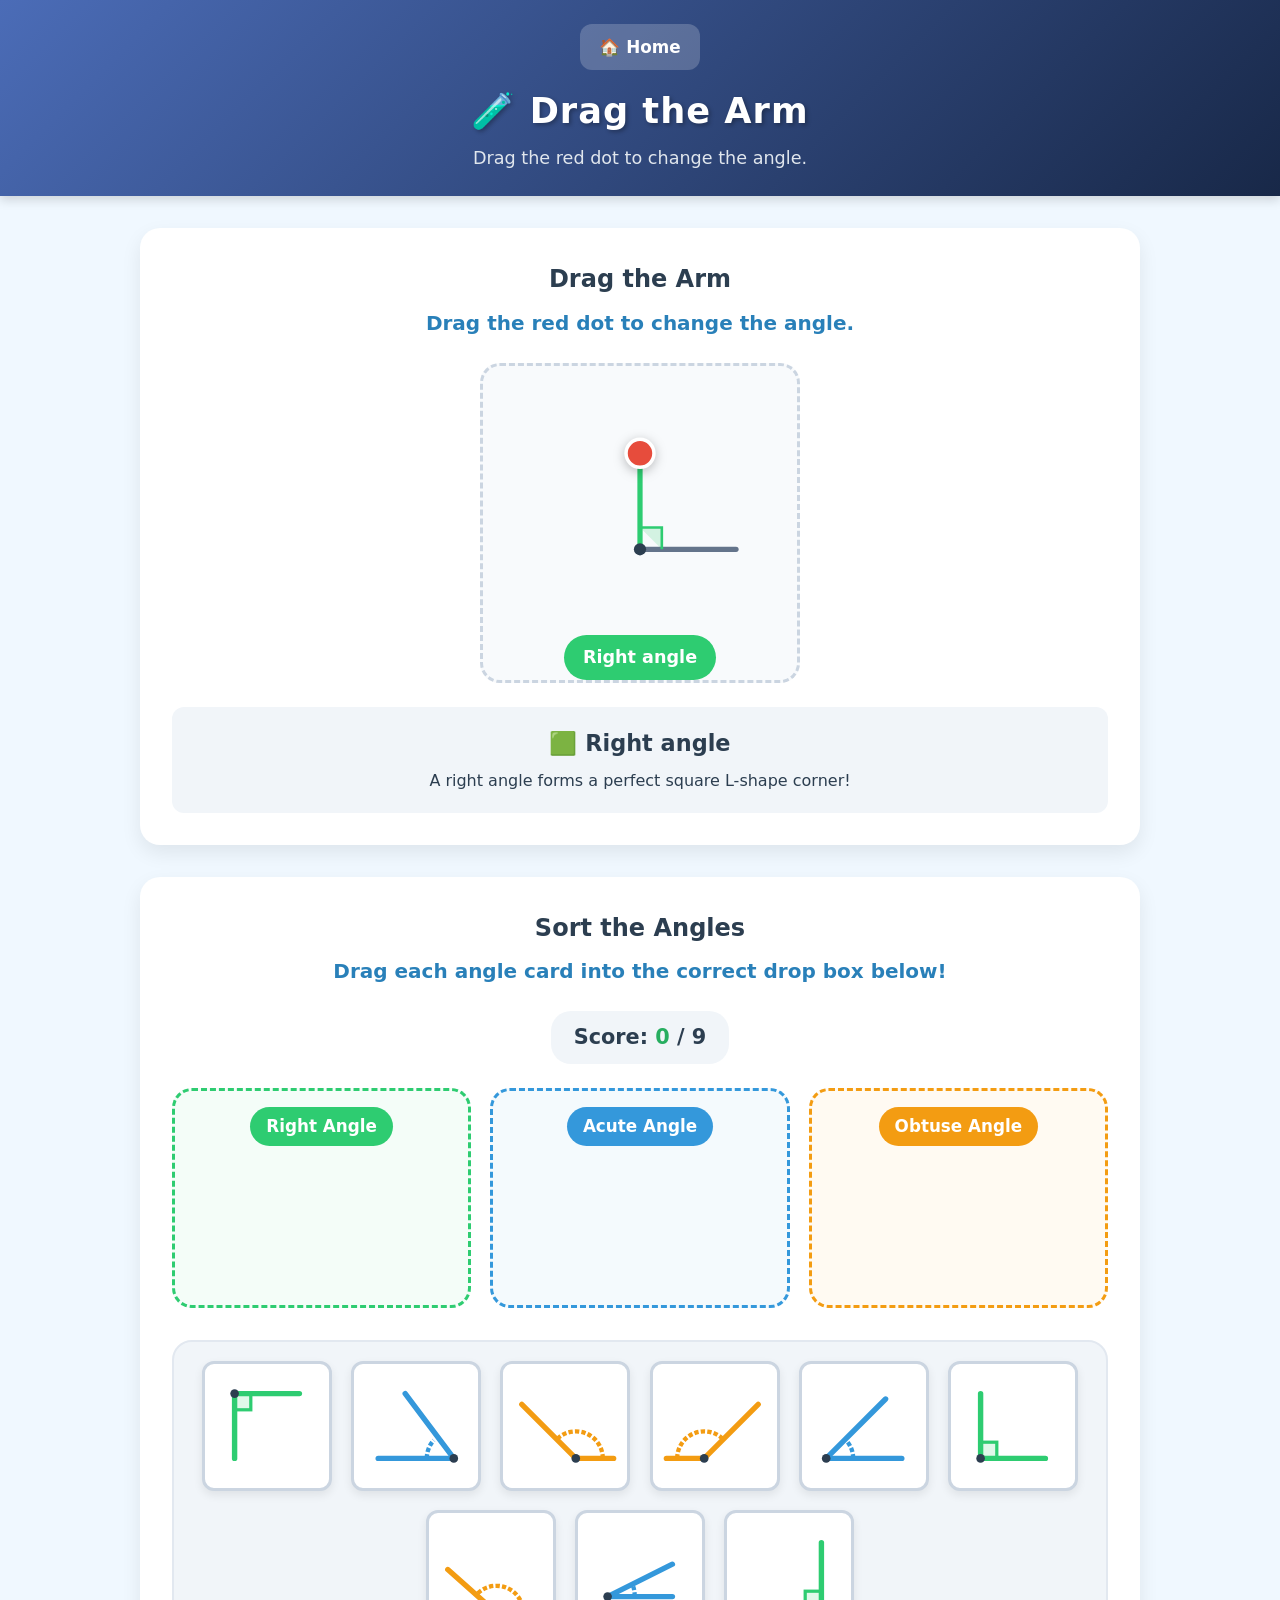
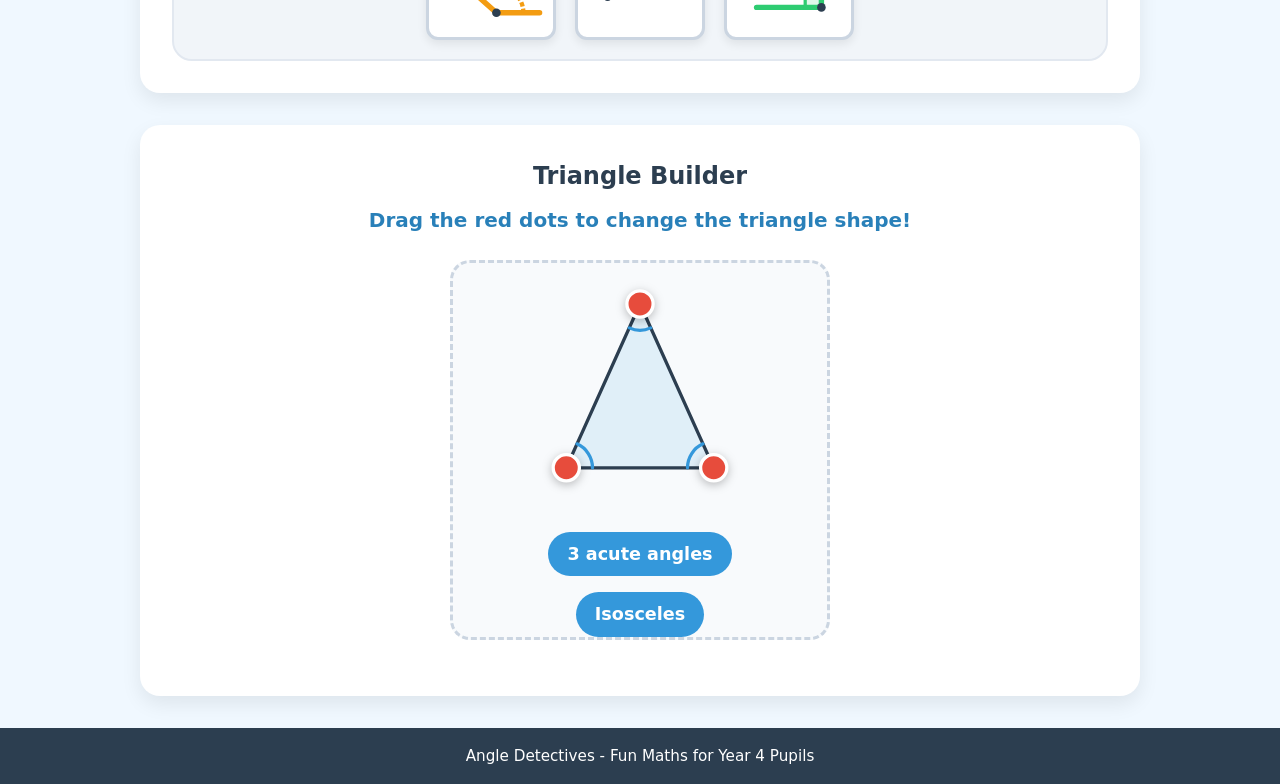
==== commit 21434855: "Add Triangle Builder section to lab.html - Add Triangle Builder section UI below Sort the Angles on " ====
--- a/lab.html
+++ b/lab.html
@@ -107,6 +107,39 @@
       </div>
     </section>
 
+    <!-- Triangle Builder Section -->
+    <section class="lab-card triangle-section" id="triangle-section">
+      <div class="lab-header">
+        <h2>Triangle Builder</h2>
+        <p class="instruction-text">Drag the red dots to change the triangle shape!</p>
+      </div>
+
+      <div class="lab-visualizer triangle-visualizer-box" id="triangle-visualizer-box">
+        <svg viewBox="0 0 300 300" id="triangle-svg" class="lab-svg" aria-label="Interactive triangle builder">
+          <!-- Triangle Fill / Polygon -->
+          <polygon id="triangle-polygon" points="150,50 60,250 240,250" class="triangle-polygon" />
+          <!-- Angle Arc Indicators -->
+          <path id="triangle-arc-0" d="" class="triangle-angle-arc" />
+          <path id="triangle-arc-1" d="" class="triangle-angle-arc" />
+          <path id="triangle-arc-2" d="" class="triangle-angle-arc" />
+          <!-- Vertex Handles -->
+          <circle id="triangle-handle-0" cx="150" cy="50" r="16" class="drag-handle triangle-handle" data-index="0" role="button" aria-label="Drag vertex 1 handle" />
+          <circle id="triangle-handle-1" cx="60" cy="250" r="16" class="drag-handle triangle-handle" data-index="1" role="button" aria-label="Drag vertex 2 handle" />
+          <circle id="triangle-handle-2" cx="240" cy="250" r="16" class="drag-handle triangle-handle" data-index="2" role="button" aria-label="Drag vertex 3 handle" />
+        </svg>
+
+        <!-- Live Labels -->
+        <div class="triangle-labels">
+          <div id="triangle-angles-label" class="type-badge badge-blue">
+            3 acute angles
+          </div>
+          <div id="triangle-name-label" class="type-badge badge-green">
+            Isosceles
+          </div>
+        </div>
+      </div>
+    </section>
+
   </main>
 
   <footer class="site-footer">
--- a/style.css
+++ b/style.css
@@ -718,6 +718,41 @@
   pointer-events: none;
 }
 
+/* --------------------------------------------------------------------------
+   5c. TRIANGLE BUILDER SECTION STYLES
+   -------------------------------------------------------------------------- */
+.triangle-section {
+  margin-top: 2rem;
+}
+
+.triangle-visualizer-box {
+  width: 380px;
+  height: 380px;
+  max-width: 100%;
+}
+
+.triangle-polygon {
+  fill: rgba(52, 152, 219, 0.12);
+  stroke: #2c3e50;
+  stroke-width: 4;
+  stroke-linejoin: round;
+}
+
+.triangle-angle-arc {
+  fill: none;
+  stroke-width: 4;
+  stroke-linecap: round;
+  transition: stroke 0.2s ease;
+}
+
+.triangle-labels {
+  display: flex;
+  flex-direction: column;
+  gap: 0.5rem;
+  align-items: center;
+  margin-top: 1rem;
+}
+
 /* Mobile responsive styling for Sort section */
 @media (max-width: 768px) {
   .drop-boxes-container {
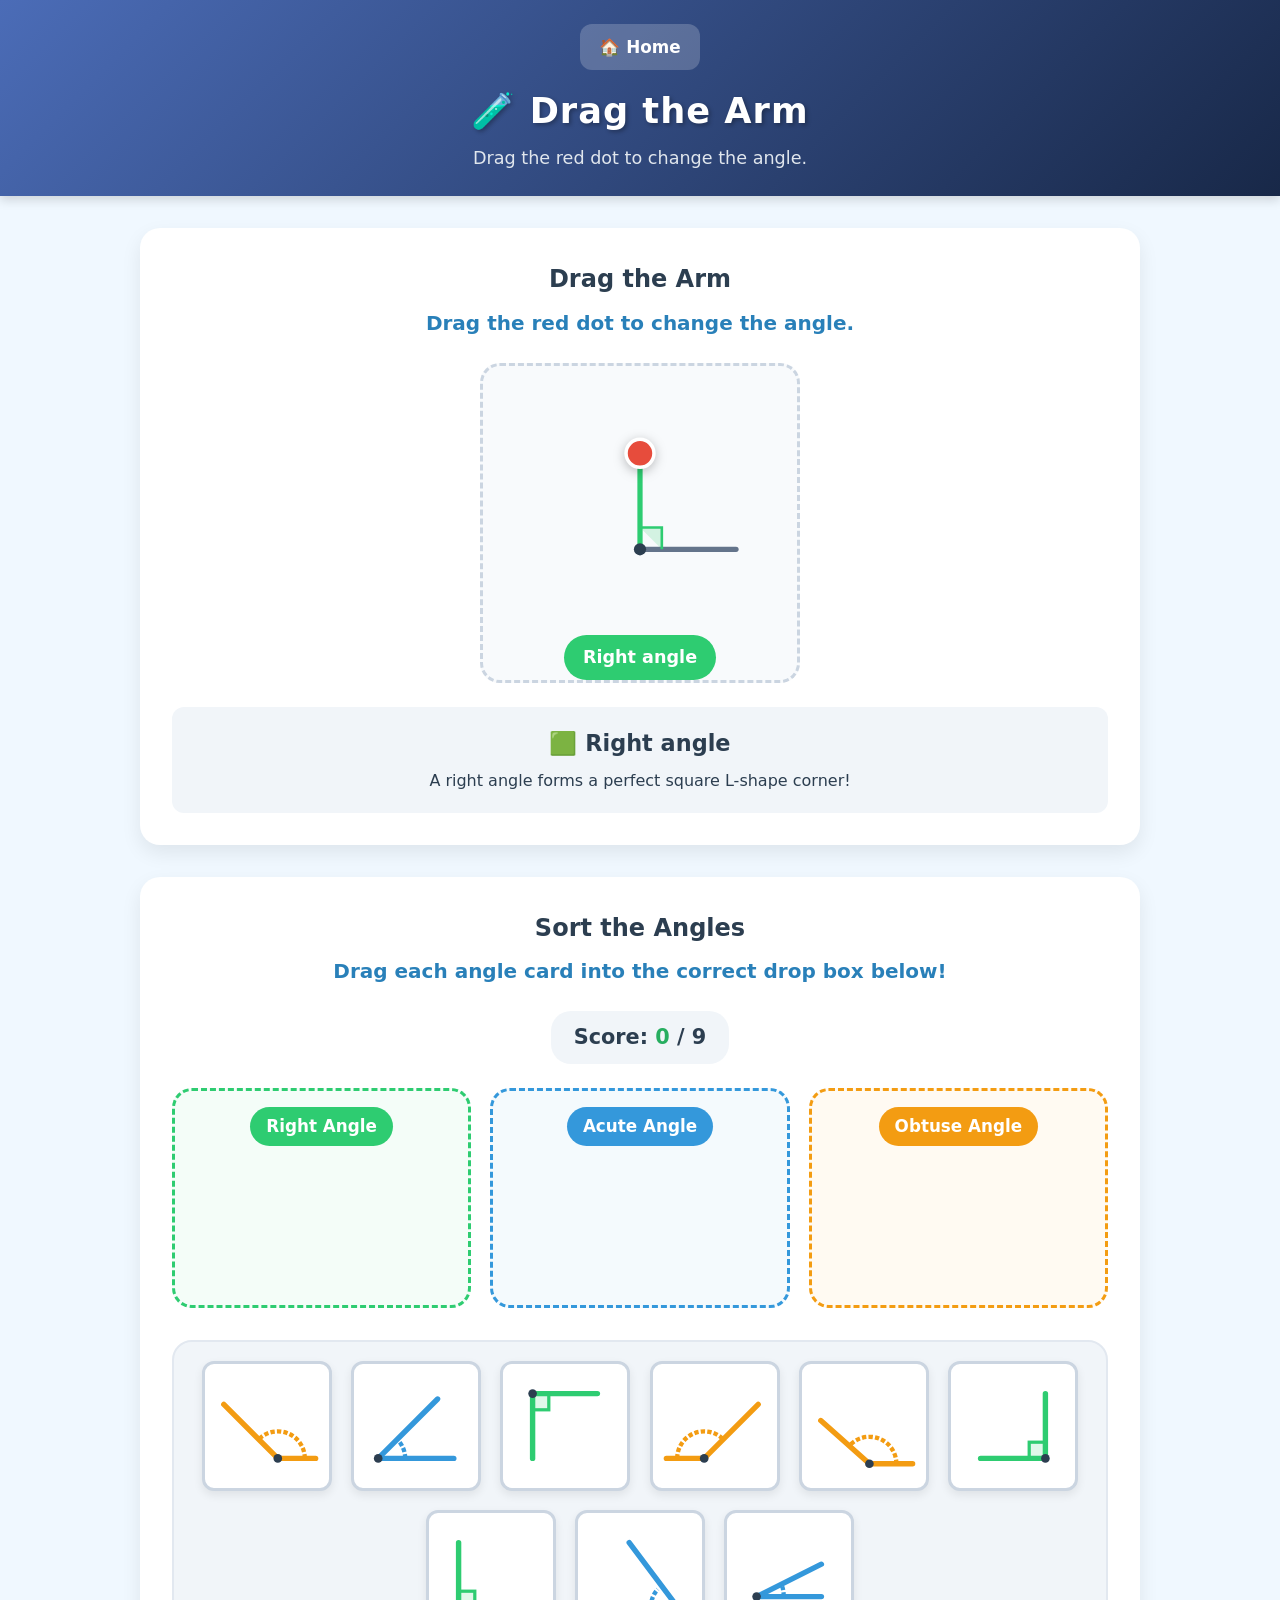
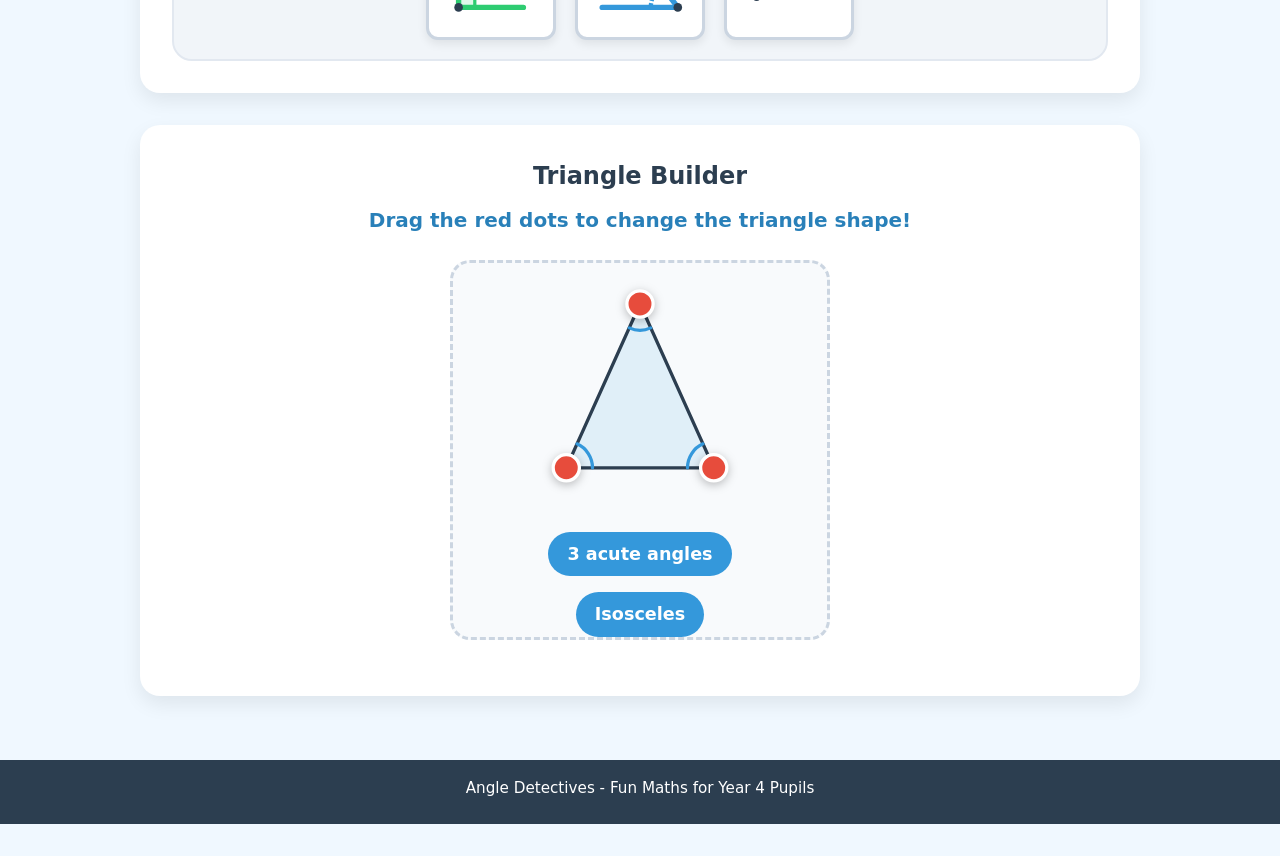
==== commit ba92375d: "Final polish: Add How to Play, completion badges, accessibility & README - Added Year 4 friendly How" ====
--- a/lab.html
+++ b/lab.html
@@ -11,7 +11,7 @@
   <!-- Header Navigation -->
   <header class="site-header">
     <div class="header-content">
-      <a href="index.html" class="back-link">🏠 Home</a>
+      <a href="index.html" class="back-link" aria-label="Back to Home Page">🏠 Home</a>
       <h1 class="logo">🧪 Drag the Arm</h1>
       <p class="tagline">Drag the red dot to change the angle.</p>
     </div>
--- a/style.css
+++ b/style.css
@@ -51,8 +51,14 @@
   color: var(--text-dark);
   line-height: 1.6;
   min-height: 100vh;
+  min-height: 100dvh;
   display: flex;
   flex-direction: column;
+  padding-bottom: calc(2rem + env(safe-area-inset-bottom, 0px));
+}
+
+body.modal-open {
+  overflow: hidden;
 }
 
 /* --------------------------------------------------------------------------
@@ -111,7 +117,7 @@
   background-color: #2c3e50;
   color: #ffffff;
   text-align: center;
-  padding: 1rem;
+  padding: 1rem 1rem calc(1.5rem + env(safe-area-inset-bottom, 0px));
   font-size: 0.95rem;
 }
 
@@ -123,6 +129,7 @@
   width: 92%;
   margin: 2rem auto;
   flex: 1;
+  padding-bottom: calc(2rem + env(safe-area-inset-bottom, 0px));
 }
 
 /* --------------------------------------------------------------------------
@@ -258,6 +265,134 @@
   color: var(--text-muted);
 }
 
+/* Mission Progress & Badge Section */
+.progress-section {
+  margin-bottom: 2rem;
+}
+
+.progress-card {
+  background: var(--card-bg);
+  border-radius: var(--border-radius-lg);
+  padding: 1.5rem 2rem;
+  text-align: center;
+  box-shadow: var(--box-shadow-soft);
+  border: 3px solid #cbd5e1;
+}
+
+.progress-card h2 {
+  font-size: 1.6rem;
+  color: var(--text-dark);
+  margin-bottom: 0.4rem;
+}
+
+.progress-summary {
+  font-size: 1.15rem;
+  color: var(--text-dark);
+  margin-bottom: 1.2rem;
+}
+
+.progress-summary strong {
+  color: #166534;
+  font-size: 1.3rem;
+}
+
+.badge-display-grid {
+  display: grid;
+  grid-template-columns: repeat(auto-fit, minmax(200px, 1fr));
+  gap: 1rem;
+  margin-bottom: 1rem;
+}
+
+.badge-item {
+  background-color: #f8fafc;
+  border: 2px dashed #cbd5e1;
+  border-radius: var(--border-radius-md);
+  padding: 1rem;
+  display: flex;
+  flex-direction: column;
+  align-items: center;
+  gap: 0.3rem;
+  transition: all 0.3s ease;
+}
+
+.badge-item.completed {
+  background-color: #f0fdf4;
+  border: 2px solid var(--right-angle-color);
+  box-shadow: 0 4px 12px rgba(46, 204, 113, 0.2);
+}
+
+.badge-icon {
+  font-size: 2rem;
+}
+
+.badge-name {
+  font-weight: bold;
+  font-size: 1.05rem;
+  color: var(--text-dark);
+}
+
+.badge-status {
+  font-size: 0.85rem;
+  font-weight: bold;
+  color: var(--text-muted);
+  background-color: #e2e8f0;
+  padding: 0.2rem 0.6rem;
+  border-radius: 12px;
+}
+
+.badge-item.completed .badge-status {
+  color: #166534;
+  background-color: #dcfce7;
+}
+
+.reset-note {
+  font-size: 0.85rem;
+  color: var(--text-muted);
+  margin-top: 0.5rem;
+}
+
+/* How to Play Section */
+.how-to-play-section {
+  margin-bottom: 2.5rem;
+}
+
+.how-to-play-grid {
+  display: grid;
+  grid-template-columns: repeat(auto-fit, minmax(260px, 1fr));
+  gap: 1.5rem;
+}
+
+.how-card {
+  background: var(--card-bg);
+  border-radius: var(--border-radius-lg);
+  padding: 1.4rem;
+  box-shadow: var(--box-shadow-soft);
+  border-top: 5px solid #3b82f6;
+  text-align: left;
+}
+
+.how-header {
+  display: flex;
+  align-items: center;
+  gap: 0.6rem;
+  margin-bottom: 0.6rem;
+}
+
+.how-icon {
+  font-size: 1.8rem;
+}
+
+.how-card h3 {
+  font-size: 1.3rem;
+  color: var(--text-dark);
+}
+
+.how-card p {
+  font-size: 1.05rem;
+  color: var(--text-dark);
+  line-height: 1.5;
+}
+
 /* Large Main Action Buttons */
 .navigation-section {
   text-align: center;
@@ -416,13 +551,11 @@
   flex-direction: column;
   align-items: center;
   justify-content: center;
-  touch-action: none; /* Prevents touch scrolling while dragging */
 }
 
 .lab-svg {
   width: 100%;
   height: 100%;
-  touch-action: none;
   user-select: none;
 }
 
@@ -488,6 +621,10 @@
   border-radius: var(--border-radius-md);
   background-color: #f1f5f9;
   transition: background-color 0.3s ease;
+  max-height: 85vh;
+  max-height: 85dvh;
+  overflow-y: auto;
+  -webkit-overflow-scrolling: touch;
 }
 
 .lab-info-box h3 {
@@ -525,6 +662,10 @@
   font-weight: bold;
   text-align: center;
   animation: fadeIn 0.3s ease-in-out;
+  max-height: 85vh;
+  max-height: 85dvh;
+  overflow-y: auto;
+  -webkit-overflow-scrolling: touch;
 }
 
 .sort-message.error {
@@ -547,6 +688,10 @@
   margin-bottom: 1.5rem;
   text-align: center;
   animation: fadeIn 0.4s ease-in-out;
+  max-height: 85vh;
+  max-height: 85dvh;
+  overflow-y: auto;
+  -webkit-overflow-scrolling: touch;
 }
 
 .sort-completion h3 {
@@ -894,16 +1039,61 @@
 
 .quiz-feedback {
   text-align: center;
-  padding: 1.2rem;
+  padding: 1.2rem 1.2rem 0;
   border-radius: var(--border-radius-md);
   margin-top: 1.5rem;
   animation: fadeIn 0.3s ease-in-out;
+  max-height: 85vh;
+  max-height: 85dvh;
+  overflow-y: auto;
+  -webkit-overflow-scrolling: touch;
+  display: flex;
+  flex-direction: column;
+  position: relative;
+}
+
+.modal-feedback {
+  background-color: #f1f5f9;
+  border-radius: var(--border-radius-md);
+  padding: 1.2rem 1.2rem 0;
+  margin-top: 1rem;
+  animation: fadeIn 0.3s ease-in-out;
+  max-height: 85vh;
+  max-height: 85dvh;
+  overflow-y: auto;
+  -webkit-overflow-scrolling: touch;
+  display: flex;
+  flex-direction: column;
+  position: relative;
 }
 
 .feedback-text {
   font-size: 1.25rem;
   font-weight: bold;
   margin-bottom: 1rem;
+}
+
+.feedback-footer {
+  position: sticky;
+  bottom: 0;
+  background: inherit;
+  background-color: inherit;
+  padding: 0.8rem 0;
+  margin-top: auto;
+  z-index: 10;
+  width: 100%;
+  display: flex;
+  justify-content: center;
+  border-bottom-left-radius: inherit;
+  border-bottom-right-radius: inherit;
+}
+
+#quiz-feedback .feedback-footer {
+  background-color: inherit;
+}
+
+#modal-feedback .feedback-footer {
+  background-color: #f1f5f9;
 }
 
 .action-btn {
@@ -998,56 +1188,406 @@
 }
 
 /* --------------------------------------------------------------------------
-   7. REAL-LIFE PAGE STYLES
+   7. REAL-LIFE / ANGLES AROUND US PAGE STYLES
    -------------------------------------------------------------------------- */
-.reallife-hero {
-  text-align: center;
-  margin-bottom: 2rem;
-}
-
-.reallife-grid {
-  display: grid;
-  grid-template-columns: repeat(auto-fit, minmax(280px, 1fr));
-  gap: 1.5rem;
-}
-
-.reallife-card {
+.game-card {
   background: var(--card-bg);
   border-radius: var(--border-radius-lg);
   padding: 1.5rem;
+  box-shadow: var(--box-shadow-soft);
+  margin-bottom: 2rem;
+}
+
+.game-header {
+  display: flex;
+  justify-content: space-between;
+  align-items: center;
+  flex-wrap: wrap;
+  gap: 1rem;
+  margin-bottom: 1.2rem;
+  background-color: #f8fafc;
+  padding: 1rem 1.5rem;
+  border-radius: var(--border-radius-md);
+  border: 2px solid #e2e8f0;
+}
+
+.game-instructions h2 {
+  font-size: 1.5rem;
+  color: var(--text-dark);
+}
+
+.game-instructions p {
+  font-size: 1.05rem;
+  color: var(--text-muted);
+}
+
+.counter-box {
+  background-color: #ffffff;
+  border: 3px solid var(--acute-angle-color);
+  padding: 0.6rem 1.2rem;
+  border-radius: 30px;
+  font-size: 1.25rem;
+  font-weight: bold;
+  display: flex;
+  align-items: center;
+  gap: 0.6rem;
+  box-shadow: 0 4px 10px rgba(0,0,0,0.05);
+}
+
+.counter-icon {
+  font-size: 1.4rem;
+}
+
+.counter-text strong {
+  color: var(--acute-angle-dark);
+  font-size: 1.4rem;
+}
+
+/* Scene SVG Container */
+.scene-container {
+  width: 100%;
+  border-radius: var(--border-radius-md);
+  overflow: hidden;
+  box-shadow: inset 0 0 10px rgba(0, 0, 0, 0.1);
+  background-color: #ffffff;
+  border: 3px solid #cbd5e1;
+}
+
+.scene-svg {
+  width: 100%;
+  height: auto;
+  display: block;
+}
+
+/* Pulsing Spot Indicators */
+.pulse-spot-group {
+  cursor: pointer;
+}
+
+.hit-area {
+  fill: transparent;
+  pointer-events: all;
+}
+
+.spot-icon-wrapper {
+  pointer-events: none;
+  transform-box: fill-box;
+  transform-origin: center;
+  transition: transform 0.15s ease;
+}
+
+.pulse-spot-group:hover .spot-icon-wrapper {
+  transform: scale(1.1);
+}
+
+.pulse-ring {
+  fill: #ff4757;
+  opacity: 0.6;
+  animation: pulse 1.8s infinite ease-out;
+  transform-origin: center;
+}
+
+.spot-center {
+  fill: #ff4757;
+  stroke: #ffffff;
+  stroke-width: 3;
+  filter: drop-shadow(0px 2px 5px rgba(0,0,0,0.3));
+  transition: fill 0.3s ease;
+}
+
+.spot-icon {
+  font-size: 14px;
+  pointer-events: none;
+  user-select: none;
+}
+
+/* Found state for target spots */
+.pulse-spot-group.found .pulse-ring {
+  animation: none;
+  fill: var(--right-angle-color);
+  opacity: 0.4;
+  r: 20;
+}
+
+.pulse-spot-group.found .spot-center {
+  fill: var(--right-angle-color);
+}
+
+@keyframes pulse {
+  0% {
+    r: 12;
+    opacity: 0.8;
+  }
+  70% {
+    r: 32;
+    opacity: 0;
+  }
+  100% {
+    r: 32;
+    opacity: 0;
+  }
+}
+
+/* --------------------------------------------------------------------------
+   8. MODAL DIALOGS (POP-UP & COMPLETION)
+   -------------------------------------------------------------------------- */
+.modal-overlay {
+  position: fixed;
+  top: 0;
+  left: 0;
+  width: 100vw;
+  height: 100vh;
+  height: 100dvh;
+  background-color: rgba(15, 23, 42, 0.65);
+  backdrop-filter: blur(4px);
+  z-index: 9999;
+  display: flex;
+  align-items: center;
+  justify-content: center;
+  padding: 1rem;
+  animation: fadeIn 0.25s ease-out;
+  overflow-y: auto;
+  -webkit-overflow-scrolling: touch;
+}
+
+.modal-card {
+  background-color: #ffffff;
+  border-radius: var(--border-radius-lg);
+  padding: 1.8rem;
+  max-width: 550px;
+  width: 100%;
+  max-height: 85vh;
+  max-height: 85dvh;
+  overflow-y: auto;
+  -webkit-overflow-scrolling: touch;
+  box-shadow: 0 20px 40px rgba(0, 0, 0, 0.25);
+  position: relative;
   text-align: center;
-  box-shadow: var(--box-shadow-soft);
-  transition: transform 0.3s ease;
-  border-top: 6px solid #cbd5e1;
-}
-
-.reallife-card:hover {
-  transform: translateY(-5px);
-}
-
-.reallife-card.right-border { border-top-color: var(--right-angle-color); }
-.reallife-card.acute-border { border-top-color: var(--acute-angle-color); }
-.reallife-card.obtuse-border { border-top-color: var(--obtuse-angle-color); }
-
-.reallife-icon {
-  font-size: 3.2rem;
+  border: 4px solid #cbd5e1;
+  display: flex;
+  flex-direction: column;
+}
+
+.modal-close-x {
+  position: absolute;
+  top: 12px;
+  right: 16px;
+  background: none;
+  border: none;
+  font-size: 2.2rem;
+  line-height: 1;
+  color: var(--text-muted);
+  cursor: pointer;
+  padding: 4px 8px;
+  border-radius: 50%;
+  transition: color 0.2s ease, background-color 0.2s ease;
+}
+
+.modal-close-x:hover {
+  color: #e74c3c;
+  background-color: #f1f5f9;
+}
+
+.modal-header {
+  display: flex;
+  align-items: center;
+  justify-content: center;
+  gap: 0.6rem;
+  margin-bottom: 1rem;
+}
+
+.modal-icon {
+  font-size: 2.2rem;
+}
+
+.modal-header h3 {
+  font-size: 1.8rem;
+  color: var(--text-dark);
+}
+
+.modal-visual-box {
+  width: 180px;
+  height: 160px;
+  margin: 0.8rem auto 1.2rem;
+  background-color: #f8fafc;
+  border-radius: var(--border-radius-md);
+  border: 2px solid #e2e8f0;
+  display: flex;
+  align-items: center;
+  justify-content: center;
+  padding: 10px;
+}
+
+.modal-question {
+  font-size: 1.35rem;
+  font-weight: bold;
+  color: var(--text-dark);
+  margin-bottom: 1.2rem;
+}
+
+/* Modal 3 Answer Buttons */
+.modal-options-grid {
+  display: grid;
+  grid-template-columns: repeat(auto-fit, minmax(150px, 1fr));
+  gap: 1rem;
+  margin-bottom: 1.2rem;
+}
+
+.modal-opt-btn {
+  border-radius: var(--border-radius-md);
+  padding: 1rem 0.8rem;
+  font-family: inherit;
+  cursor: pointer;
+  border: 3px solid transparent;
+  display: flex;
+  flex-direction: column;
+  align-items: center;
+  justify-content: center;
+  gap: 0.3rem;
+  transition: transform 0.2s ease, box-shadow 0.2s ease;
+  min-height: 75px; /* Touch friendly */
+  color: #ffffff;
+  box-shadow: 0 4px 10px rgba(0, 0, 0, 0.1);
+}
+
+.modal-opt-btn:hover:not(:disabled) {
+  transform: translateY(-3px) scale(1.03);
+  box-shadow: 0 8px 18px rgba(0, 0, 0, 0.18);
+}
+
+.modal-opt-btn:disabled {
+  opacity: 0.75;
+  cursor: default;
+}
+
+/* Specific Angle Colors for Answer Buttons */
+.btn-right-angle {
+  background-color: var(--right-angle-color);
+  border-color: var(--right-angle-dark);
+}
+
+.btn-acute-angle {
+  background-color: var(--acute-angle-color);
+  border-color: var(--acute-angle-dark);
+}
+
+.btn-obtuse-angle {
+  background-color: var(--obtuse-angle-color);
+  border-color: var(--obtuse-angle-dark);
+}
+
+.opt-badge {
+  font-size: 0.75rem;
+  font-weight: bold;
+  background-color: rgba(255, 255, 255, 0.3);
+  padding: 0.15rem 0.5rem;
+  border-radius: 12px;
+  text-transform: uppercase;
+}
+
+.opt-text {
+  font-size: 1.15rem;
+  font-weight: bold;
+}
+
+/* Modal Feedback Area */
+.modal-feedback {
+  background-color: #f1f5f9;
+  border-radius: var(--border-radius-md);
+  padding: 1.2rem 1.2rem 0;
+  margin-top: 1rem;
+  animation: fadeIn 0.3s ease-in-out;
+  max-height: 85vh;
+  max-height: 85dvh;
+  overflow-y: auto;
+  -webkit-overflow-scrolling: touch;
+  display: flex;
+  flex-direction: column;
+  position: relative;
+}
+
+.modal-feedback-text {
+  font-size: 1.15rem;
+  font-weight: bold;
+  margin-bottom: 1rem;
+  line-height: 1.4;
+}
+
+/* Completion Card & Reflection Box */
+.completion-card {
+  max-width: 600px;
+  border-color: var(--right-angle-color);
+  background: linear-gradient(180deg, #ffffff 0%, #f0fdf4 100%);
+}
+
+.completion-header h2 {
+  font-size: 2.2rem;
+  color: var(--right-angle-dark);
+  margin-bottom: 0.3rem;
+}
+
+.completion-subtitle {
+  font-size: 1.15rem;
+  color: var(--text-muted);
+  margin-bottom: 1.5rem;
+}
+
+.reflection-box {
+  background-color: #ffffff;
+  border: 2px stroke #cbd5e1;
+  border: 2px dashed var(--acute-angle-color);
+  border-radius: var(--border-radius-md);
+  padding: 1.2rem;
+  margin-bottom: 1.5rem;
+  text-align: left;
+}
+
+.reflection-box h3 {
+  font-size: 1.25rem;
+  color: var(--text-dark);
   margin-bottom: 0.5rem;
 }
 
-.reallife-card h3 {
-  font-size: 1.4rem;
-  margin-bottom: 0.3rem;
-}
-
-.reallife-desc {
-  font-size: 0.95rem;
+.reflection-label {
+  display: block;
+  font-size: 1.1rem;
+  font-weight: bold;
+  color: var(--acute-angle-dark);
+  margin-bottom: 0.8rem;
+}
+
+.reflection-textarea {
+  width: 100%;
+  padding: 0.8rem;
+  border-radius: var(--border-radius-sm);
+  border: 2px solid #cbd5e1;
+  font-family: inherit;
+  font-size: 1.05rem;
+  resize: vertical;
+  outline: none;
+  transition: border-color 0.2s ease;
+}
+
+.reflection-textarea:focus {
+  border-color: var(--acute-angle-color);
+  box-shadow: 0 0 0 3px rgba(52, 152, 219, 0.2);
+}
+
+.reflection-note {
+  font-size: 0.85rem;
   color: var(--text-muted);
-  margin-bottom: 0.8rem;
-  min-height: 40px;
+  margin-top: 0.5rem;
+}
+
+.completion-actions {
+  display: flex;
+  gap: 1rem;
+  justify-content: center;
+  flex-wrap: wrap;
 }
 
 /* --------------------------------------------------------------------------
-   8. ANIMATIONS & RESPONSIVE DESIGN (PHONE & TABLET)
+   9. ANIMATIONS & RESPONSIVE DESIGN (PHONE & TABLET)
    -------------------------------------------------------------------------- */
 @keyframes fadeIn {
   from { opacity: 0; transform: translateY(10px); }
@@ -1076,4 +1616,10 @@
   .badge-result { font-size: 1.1rem; padding: 0.6rem 1.2rem; }
   .quiz-actions { flex-direction: column; width: 100%; }
   .action-btn { width: 100%; }
-}
+
+  /* Real-Life Game Mobile Adjustments */
+  .game-header { flex-direction: column; text-align: center; }
+  .counter-box { width: 100%; justify-content: center; }
+  .modal-options-grid { grid-template-columns: 1fr; }
+  .completion-actions { flex-direction: column; width: 100%; }
+}
